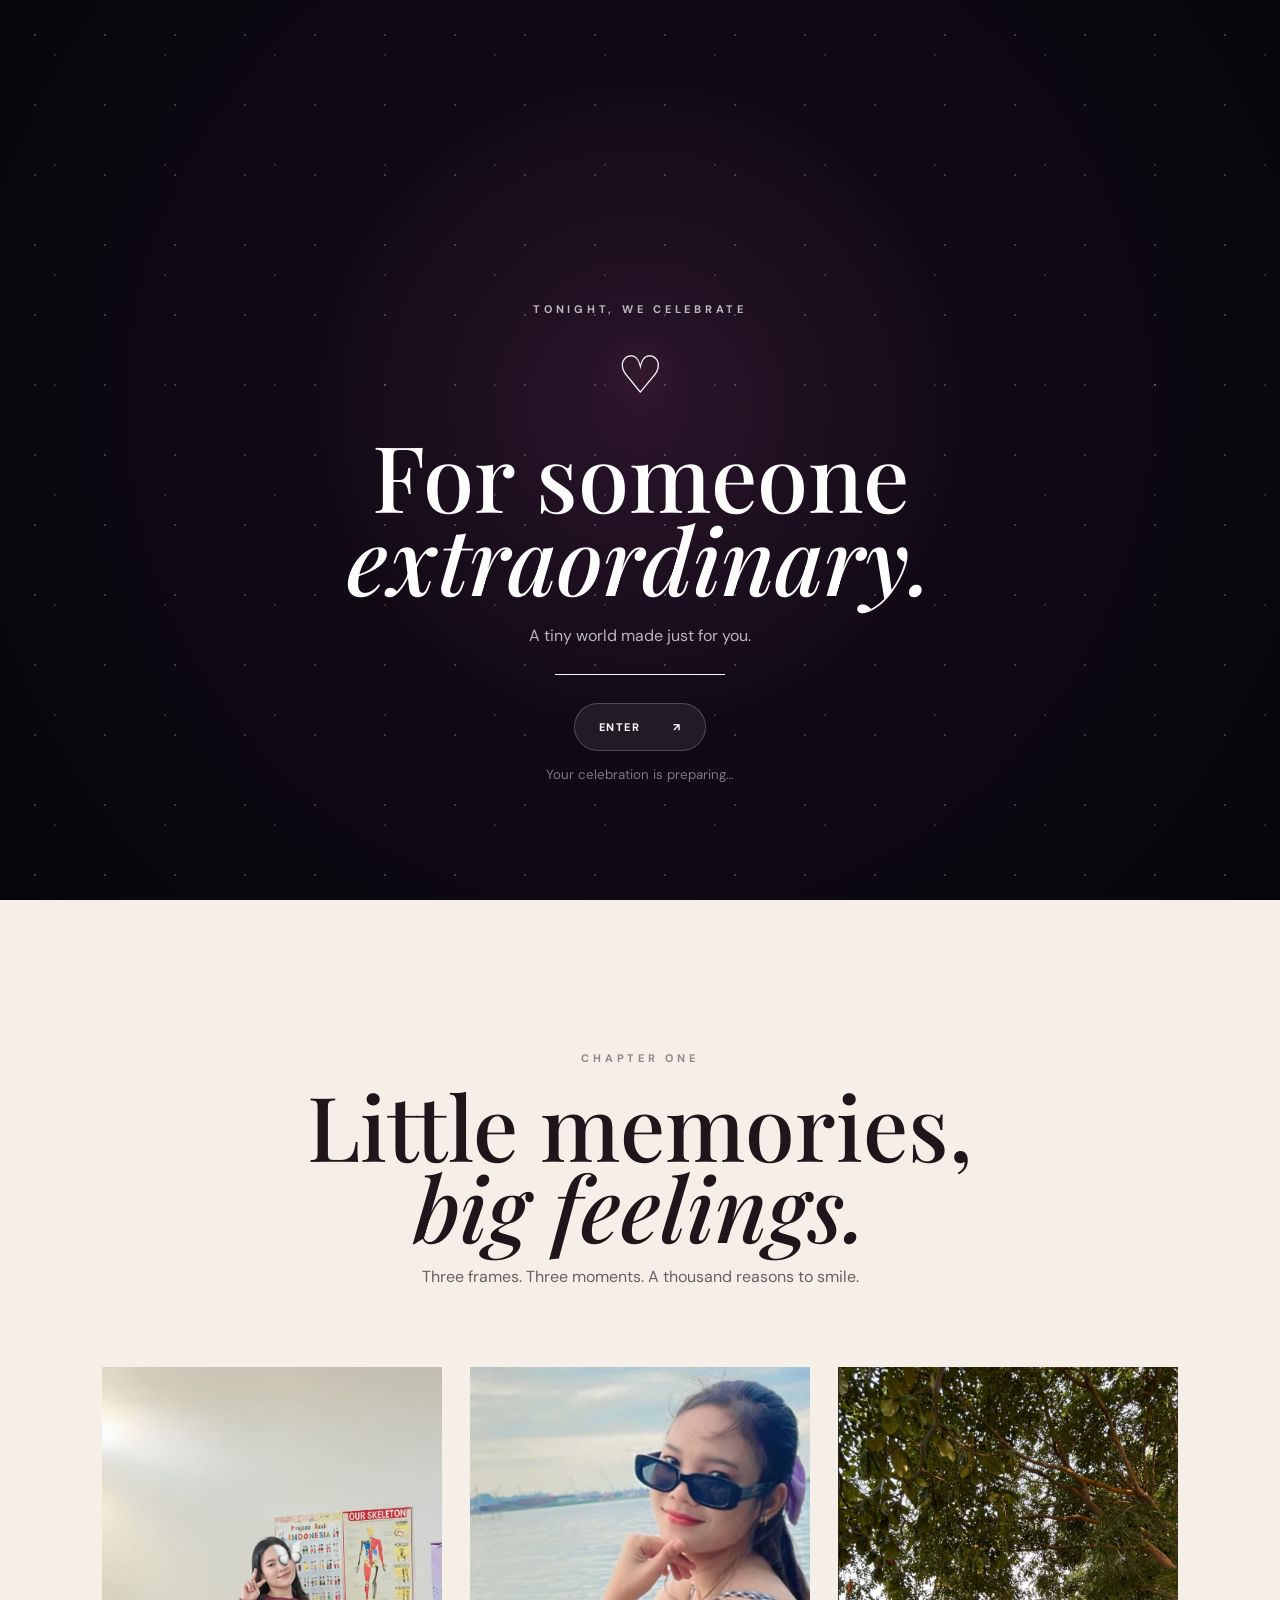
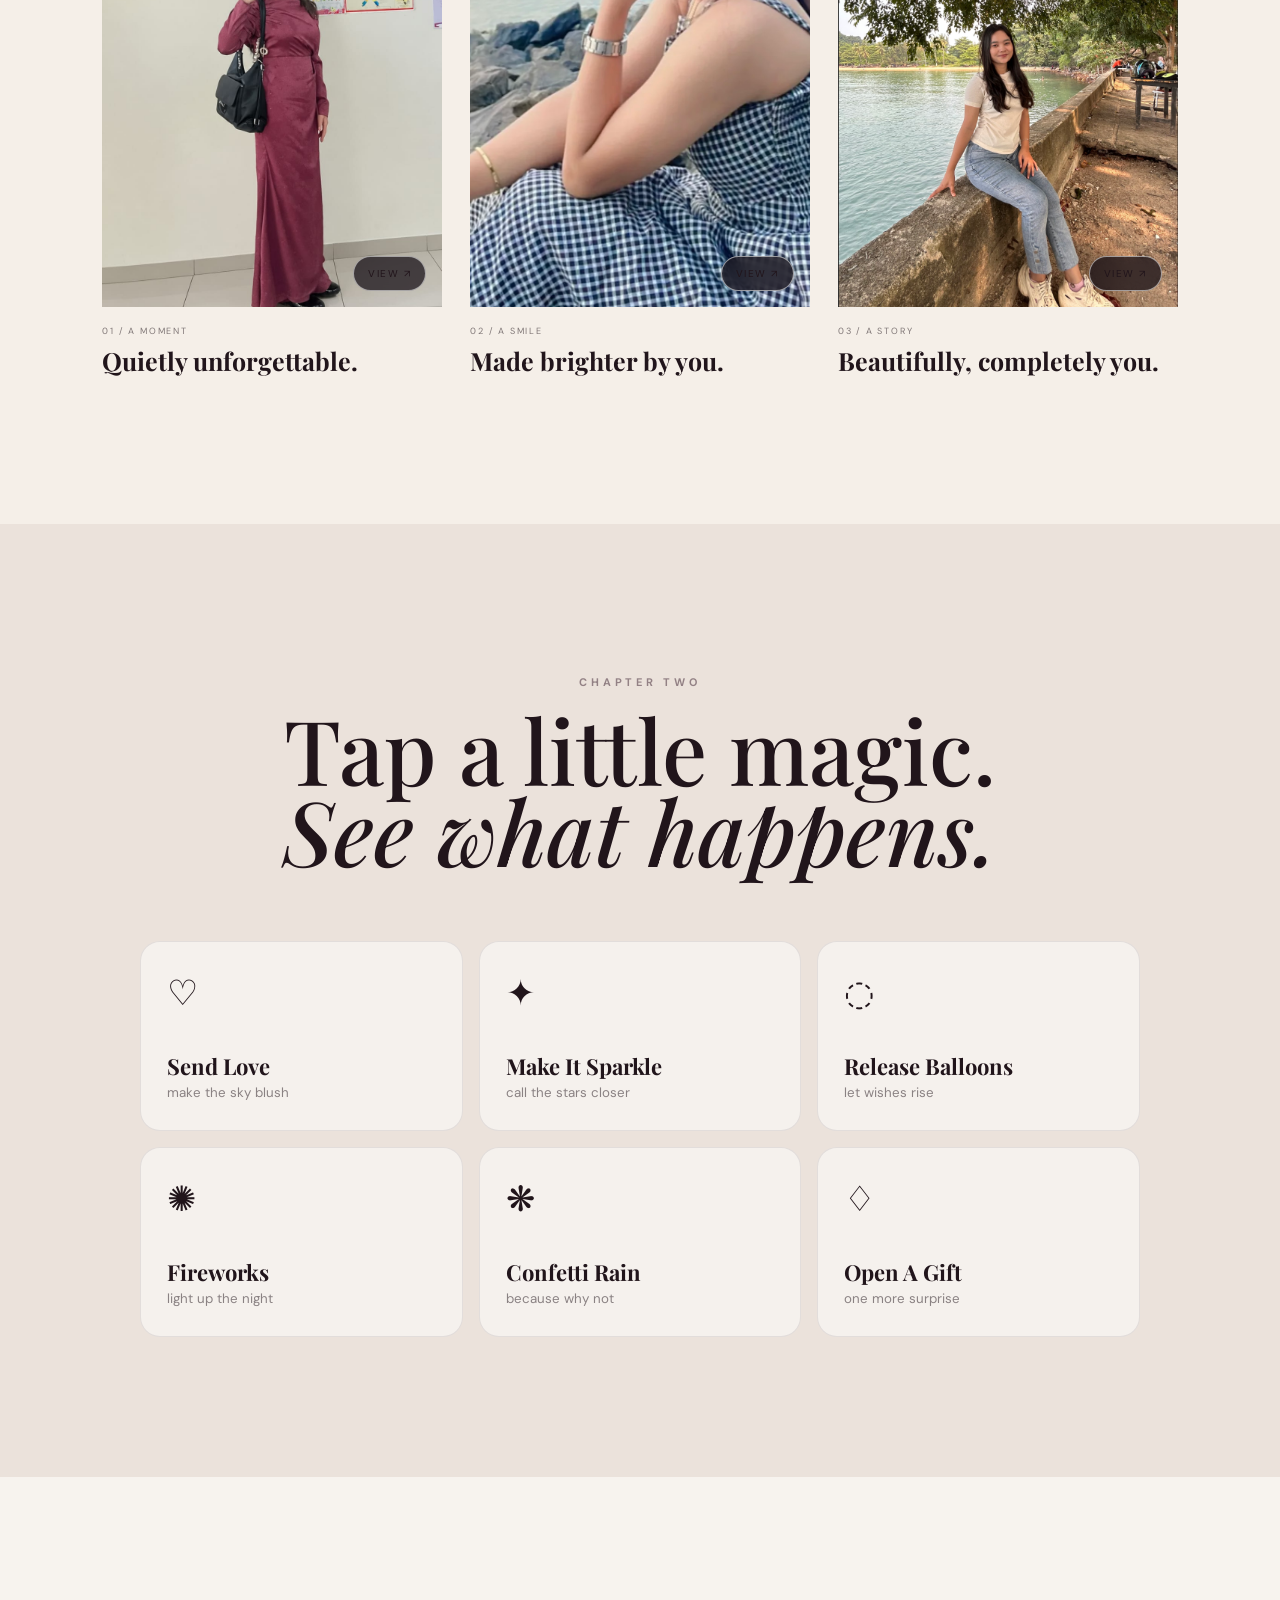
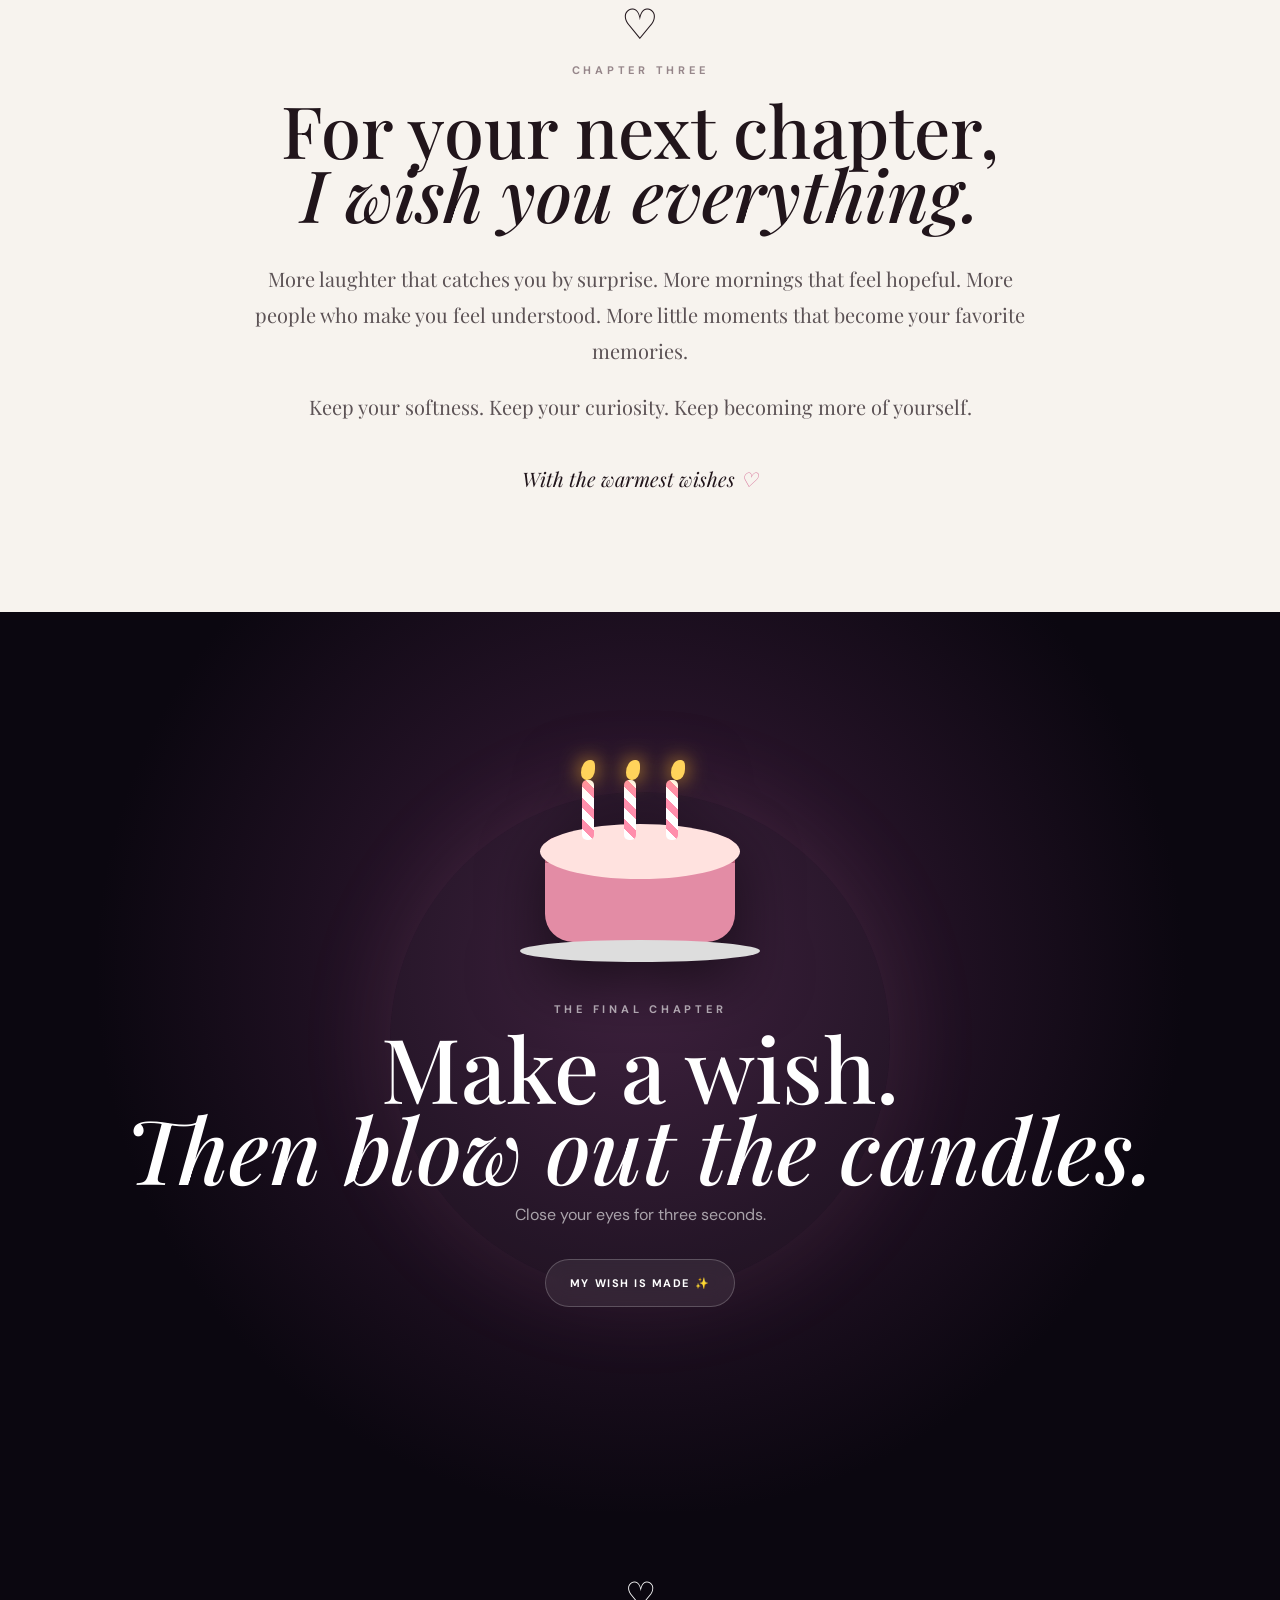
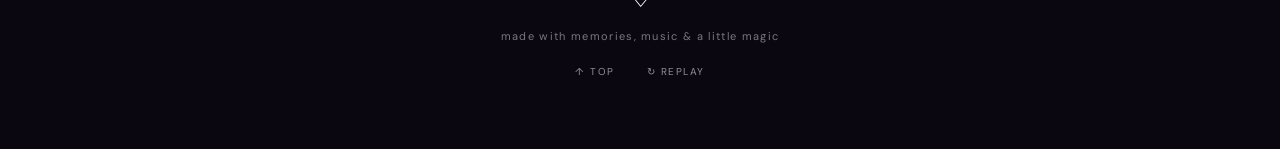
==== birthday_website_v3_cinematic/birthday_website_v3/index.html @ b7e77085 "Add files via upload" ====
<!doctype html>
<html lang="en">
<head>
<meta charset="utf-8"><meta name="viewport" content="width=device-width,initial-scale=1">
<title>For You — Happy Birthday ♡</title>
<link rel="preconnect" href="https://fonts.googleapis.com"><link rel="preconnect" href="https://fonts.gstatic.com" crossorigin>
<link href="https://fonts.googleapis.com/css2?family=DM+Sans:wght@400;500;600;700&family=Playfair+Display:ital,wght@500;600;700&display=swap" rel="stylesheet">
<link rel="stylesheet" href="style.css">
</head>
<body class="cinematic">
<canvas id="fx"></canvas><div class="noise"></div><div id="cursorGlow"></div>

<!-- CINEMATIC OPENING -->
<section class="opening" id="opening">
  <div class="opening-stars"></div>
  <div class="opening-copy">
    <p class="opening-over">TONIGHT, WE CELEBRATE</p>
    <div class="opening-heart">♡</div>
    <h1>For someone<br><i>extraordinary.</i></h1>
    <p class="opening-line">A tiny world made just for you.</p>
    <div class="opening-progress"><span></span></div>
    <button id="enter" class="enter-btn">ENTER <b>↗</b></button>
    <small id="soundNote">Your celebration is preparing…</small>
  </div>
</section>

<header class="topbar">
 <button id="musicBtn">♫ <span>Music</span></button><button id="magicBtn">✦ <span>Magic</span></button>
</header>

<main id="main">
<section class="hero" id="hero">
 <div class="hero-rays"></div><div class="orb o1"></div><div class="orb o2"></div>
 <div class="hero-center">
  <p class="eyebrow">A MESSAGE FROM THE HEART</p>
  <h2>Happy<br><i>Birthday</i> <span>♡</span></h2>
  <p class="hero-copy">Today isn't just another day.<br>It's a reminder of how special your story is.</p>
  <button id="begin" class="main-btn">BEGIN THE CELEBRATION <b>↓</b></button>
 </div>
 <div class="floating f1">✦</div><div class="floating f2">♡</div><div class="floating f3">✧</div>
 <div class="scroll">SCROLL TO DISCOVER ↓</div>
</section>

<section class="story">
 <div class="section-head reveal"><p class="eyebrow dark">CHAPTER ONE</p><h2>Little memories,<br><i>big feelings.</i></h2><p>Three frames. Three moments. A thousand reasons to smile.</p></div>
 <div class="gallery">
  <article class="memory reveal"><div class="photo"><img src="foto/foto1.jpg" alt="Memory 1"><button data-photo="foto/foto1.jpg" data-caption="A moment worth keeping.">VIEW ↗</button></div><small>01 / A MOMENT</small><h3>Quietly unforgettable.</h3></article>
  <article class="memory reveal"><div class="photo"><img src="foto/foto2.png" alt="Memory 2"><button data-photo="foto/foto2.png" data-caption="A smile worth remembering.">VIEW ↗</button></div><small>02 / A SMILE</small><h3>Made brighter by you.</h3></article>
  <article class="memory reveal"><div class="photo"><img src="foto/foto3.png" alt="Memory 3"><button data-photo="foto/foto3.png" data-caption="Beautiful in your own way.">VIEW ↗</button></div><small>03 / A STORY</small><h3>Beautifully, completely you.</h3></article>
 </div>
</section>

<section class="magic-section">
 <div class="section-head reveal"><p class="eyebrow dark">CHAPTER TWO</p><h2>Tap a little magic.<br><i>See what happens.</i></h2></div>
 <div class="magic-grid">
  <button class="magic-card reveal" data-a="hearts"><span>♡</span><b>Send Love</b><small>make the sky blush</small></button>
  <button class="magic-card reveal" data-a="stars"><span>✦</span><b>Make It Sparkle</b><small>call the stars closer</small></button>
  <button class="magic-card reveal" data-a="balloons"><span>◌</span><b>Release Balloons</b><small>let wishes rise</small></button>
  <button class="magic-card reveal" data-a="fireworks"><span>✺</span><b>Fireworks</b><small>light up the night</small></button>
  <button class="magic-card reveal" data-a="confetti"><span>❋</span><b>Confetti Rain</b><small>because why not</small></button>
  <button class="magic-card reveal" data-a="gift"><span>♢</span><b>Open A Gift</b><small>one more surprise</small></button>
 </div>
</section>

<section class="letter-section">
 <div class="letter reveal">
  <div class="letter-icon">♡</div><p class="eyebrow dark">CHAPTER THREE</p>
  <h2>For your next chapter,<br><i>I wish you everything.</i></h2>
  <p>More laughter that catches you by surprise. More mornings that feel hopeful. More people who make you feel understood. More little moments that become your favorite memories.</p>
  <p>Keep your softness. Keep your curiosity. Keep becoming more of yourself.</p>
  <div class="sign">With the warmest wishes <span>♡</span></div>
 </div>
</section>

<section class="wish-section">
 <div class="moon"></div><div class="cake-wrap">
  <div class="flames"><i></i><i></i><i></i></div><div class="candles"><b></b><b></b><b></b></div>
  <div class="cake-top"></div><div class="cake-body"></div><div class="plate"></div>
 </div>
 <p class="eyebrow">THE FINAL CHAPTER</p><h2>Make a wish.<br><i>Then blow out the candles.</i></h2>
 <p>Close your eyes for three seconds.</p><button id="wish" class="wish-btn">MY WISH IS MADE ✨</button>
</section>

<footer><div>♡</div><p>made with memories, music & a little magic</p><button id="top">↑ TOP</button><button id="replay">↻ REPLAY</button></footer>
</main>

<div class="modal" id="photoModal"><button id="closePhoto">×</button><img id="modalImg"><p id="modalText"></p></div>
<div class="gift" id="gift"><div class="gift-art"><i></i></div><h2>One more little wish ♡</h2><p>May this year surprise you in all the best ways.</p><button id="closeGift">KEEP THE MAGIC ✦</button></div>
<div class="toast" id="toast"></div>
<script src="script.js"></script>
</body></html>
---- birthday_website_v3_cinematic/birthday_website_v3/style.css ----
*{box-sizing:border-box}html{scroll-behavior:smooth}body{margin:0;background:#0c0710;color:#fff;font-family:"DM Sans",sans-serif;overflow-x:hidden}button{font:inherit;color:inherit;cursor:pointer}#fx{position:fixed;inset:0;width:100%;height:100%;pointer-events:none;z-index:50}.noise{position:fixed;inset:0;pointer-events:none;z-index:90;opacity:.055;background-image:url("data:image/svg+xml,%3Csvg viewBox='0 0 180 180' xmlns='http://www.w3.org/2000/svg'%3E%3Cfilter id='n'%3E%3CfeTurbulence type='fractalNoise' baseFrequency='.8' numOctaves='4' stitchTiles='stitch'/%3E%3C/filter%3E%3Crect width='100%25' height='100%25' filter='url(%23n)' opacity='.5'/%3E%3C/svg%3E")}#cursorGlow{position:fixed;width:260px;height:260px;border-radius:50%;background:radial-gradient(circle,rgba(255,151,194,.13),transparent 68%);transform:translate(-50%,-50%);pointer-events:none;z-index:1}.opening{position:fixed;inset:0;z-index:100;display:grid;place-items:center;background:radial-gradient(circle at 50% 45%,#2b142b 0,#100a15 42%,#07050a 100%);transition:opacity 1.2s,visibility 1.2s}.opening.done{opacity:0;visibility:hidden;pointer-events:none}.opening-stars:before,.opening-stars:after{content:"";position:absolute;inset:0;background-image:radial-gradient(#fff 1px,transparent 1px);background-size:70px 70px;opacity:.2;animation:starMove 12s linear infinite}.opening-stars:after{background-size:110px 110px;animation-duration:19s;opacity:.13}@keyframes starMove{to{transform:translateY(70px)}}.opening-copy{text-align:center;position:relative;z-index:2;padding:30px}.opening-over,.eyebrow{font-size:11px;letter-spacing:.34em;font-weight:700;opacity:.7}.opening-heart{font-size:52px;margin:25px 0;animation:pulse 1.5s infinite;filter:drop-shadow(0 0 20px #ff8eb9)}@keyframes pulse{50%{transform:scale(1.18)}}.opening h1,.hero h2,.section-head h2,.letter h2,.wish-section h2{font-family:"Playfair Display",serif;font-weight:500;font-size:clamp(48px,8vw,92px);line-height:.9;margin:0}.opening h1 i,.hero h2 i,.section-head h2 i,.letter h2 i,.wish-section h2 i{font-weight:500}.opening-line{opacity:.7;margin:25px 0}.opening-progress{width:170px;height:1px;background:#ffffff22;margin:28px auto;overflow:hidden}.opening-progress span{display:block;height:100%;background:#fff;width:0;animation:load 4s linear forwards}@keyframes load{to{width:100%}}.enter-btn,.main-btn,.wish-btn{border:1px solid #ffffff35;background:#ffffff12;padding:16px 24px;border-radius:100px;letter-spacing:.14em;font-size:11px;font-weight:700;backdrop-filter:blur(10px);transition:.3s}.enter-btn:hover,.main-btn:hover,.wish-btn:hover{background:#fff;color:#140a13;transform:translateY(-3px)}.enter-btn b,.main-btn b{margin-left:28px}.opening small{display:block;margin-top:15px;opacity:.45}.topbar{position:fixed;right:25px;top:22px;z-index:80;display:flex;gap:8px}.topbar button{border:1px solid #fff2;background:#fff0;padding:9px 13px;border-radius:30px;font-size:11px;letter-spacing:.08em;backdrop-filter:blur(10px)}.topbar button:hover{background:#fff1}.hero{min-height:100vh;display:grid;place-items:center;text-align:center;position:relative;overflow:hidden;background:radial-gradient(circle at 50% 48%,#3b1934 0,#150b18 38%,#0b0710 72%)}.hero-rays{position:absolute;width:90vw;height:90vw;border-radius:50%;background:conic-gradient(from 0deg,transparent,#ffffff06,transparent 20%);animation:spin 25s linear infinite}@keyframes spin{to{transform:rotate(360deg)}}.orb{position:absolute;border-radius:50%;filter:blur(2px);animation:float 7s ease-in-out infinite}.o1{width:230px;height:230px;background:#ff4f9a22;left:7%;top:18%}.o2{width:300px;height:300px;background:#8f6dff18;right:2%;bottom:8%;animation-delay:-3s}@keyframes float{50%{transform:translate(20px,-25px) scale(1.06)}}.hero-center{position:relative;z-index:2}.hero h2{font-size:clamp(72px,13vw,170px);text-shadow:0 15px 70px #0008}.hero h2 span{font-family:serif;font-size:.45em;vertical-align:top;color:#ff9cbd}.hero-copy{opacity:.7;line-height:1.8;margin:25px 0 35px}.scroll{position:absolute;bottom:28px;font-size:9px;letter-spacing:.3em;opacity:.5}.floating{position:absolute;font-size:26px;opacity:.5;animation:float 5s ease-in-out infinite}.f1{left:15%;top:30%}.f2{right:16%;top:22%;animation-delay:-1s}.f3{left:25%;bottom:25%;animation-delay:-2s}.story,.magic-section,.letter-section{background:#f5efe8;color:#21151b;padding:140px 8vw}.magic-section{background:#ebe2db}.section-head{max-width:800px;margin:auto;text-align:center}.dark{color:#6e5961}.section-head h2{font-size:clamp(50px,7vw,90px);margin:20px 0}.section-head>p:last-child{opacity:.65}.gallery{max-width:1200px;margin:80px auto 0;display:grid;grid-template-columns:1fr 1fr 1fr;gap:28px}.memory:nth-child(2){transform:translateY(70px)}.memory .photo{height:540px;position:relative;overflow:hidden;background:#ddd}.memory img{width:100%;height:100%;object-fit:cover;transition:transform 1s}.memory:hover img{transform:scale(1.06)}.memory .photo button{position:absolute;right:16px;bottom:16px;border:1px solid #fff8;background:#171017bb;padding:10px 14px;border-radius:30px;font-size:10px;letter-spacing:.15em;backdrop-filter:blur(8px)}.memory small{display:block;letter-spacing:.2em;font-size:9px;margin-top:18px;opacity:.55}.memory h3{font-family:"Playfair Display",serif;font-size:25px;margin:7px 0}.magic-grid{max-width:1000px;margin:70px auto 0;display:grid;grid-template-columns:repeat(3,1fr);gap:16px}.magic-card{min-height:190px;border:1px solid #21151b16;background:#ffffff80;border-radius:20px;padding:26px;text-align:left;transition:.35s}.magic-card:hover{transform:translateY(-8px) rotate(-1deg);box-shadow:0 20px 45px #3b1b2515}.magic-card span{display:block;font-size:35px;margin-bottom:35px}.magic-card b{display:block;font-family:"Playfair Display",serif;font-size:22px}.magic-card small{opacity:.5}.letter-section{background:#f7f3ee;padding-top:120px;padding-bottom:120px}.letter{max-width:800px;margin:auto;text-align:center}.letter-icon{font-size:42px}.letter h2{font-size:clamp(45px,6vw,72px);margin:20px 0 35px}.letter>p:not(.eyebrow){font-family:"Playfair Display",serif;font-size:20px;line-height:1.8;opacity:.72}.sign{font-family:"Playfair Display",serif;font-style:italic;margin-top:40px;font-size:20px}.sign span{color:#d8799d}.wish-section{min-height:100vh;text-align:center;padding:130px 20px 110px;background:radial-gradient(circle at 50% 40%,#3b1d3b,#0b0710 65%);position:relative;overflow:hidden}.wish-section h2{font-size:clamp(48px,7vw,90px);position:relative;z-index:2}.wish-section>p{opacity:.6;position:relative;z-index:2}.cake-wrap{width:260px;height:230px;margin:0 auto 30px;position:relative;filter:drop-shadow(0 20px 30px #0008)}.plate{position:absolute;width:240px;height:22px;background:#ddd;border-radius:50%;bottom:10px;left:10px}.cake-body{position:absolute;left:35px;bottom:30px;width:190px;height:105px;border-radius:12px 12px 28px 28px;background:linear-gradient(#e89bb0 0 20%,#b95f78 20% 25%,#e38ca5 25% 100%)}.cake-top{position:absolute;left:30px;top:82px;width:200px;height:55px;border-radius:50%;background:#ffe2df;z-index:2}.candles{position:absolute;z-index:4;left:72px;top:38px;display:flex;gap:30px}.candles b{display:block;width:12px;height:60px;background:repeating-linear-gradient(45deg,#fff 0 8px,#ff8eac 8px 15px);border-radius:5px}.flames{position:absolute;z-index:5;left:71px;top:18px;display:flex;gap:31px}.flames i{width:14px;height:20px;background:#ffd35b;border-radius:70% 30% 60% 40%;box-shadow:0 0 20px #ffb72d;animation:flame .5s ease-in-out infinite alternate}.flames i:nth-child(2){animation-delay:-.2s}.flames i:nth-child(3){animation-delay:-.35s}@keyframes flame{to{transform:scale(.7) translateY(2px)}}.wish-btn{margin-top:18px}.moon{position:absolute;width:500px;height:500px;border-radius:50%;background:#ffffff04;left:50%;top:20%;transform:translateX(-50%);box-shadow:0 0 100px #ff9ac31a}.reveal{opacity:0;transform:translateY(35px);transition:opacity .9s,transform .9s}.reveal.visible{opacity:1;transform:none}footer{background:#0b0710;color:#fff;padding:60px 8vw;text-align:center}footer>div:first-child{font-size:35px}footer p{opacity:.45;font-size:11px;letter-spacing:.12em}footer button{background:none;border:0;opacity:.55;margin:10px;font-size:10px;letter-spacing:.15em}.modal,.gift{position:fixed;inset:0;z-index:200;display:none;place-items:center;background:#09050dcc;backdrop-filter:blur(15px);padding:25px}.modal.open,.gift.open{display:grid}.modal img{max-width:min(850px,90vw);max-height:75vh;object-fit:contain}.modal p{position:absolute;bottom:8%;font-family:"Playfair Display",serif;font-size:22px}.modal>button{position:absolute;right:25px;top:20px;background:none;border:0;font-size:38px}.gift{text-align:center}.gift h2{font-family:"Playfair Display",serif;font-size:55px}.gift-art{width:150px;height:110px;margin:auto;position:relative}.gift-art:before{content:"";position:absolute;inset:25px 0 0;background:#d96b8c;border-radius:8px}.gift-art:after{content:"";position:absolute;width:25px;top:25px;bottom:0;left:62px;background:#f5d18a}.gift-art i{position:absolute;z-index:2;left:51px;top:5px;width:48px;height:30px;border:8px solid #f5d18a;border-bottom:0;border-radius:50%}.gift button{border:1px solid #fff4;background:#fff1;padding:12px 18px;border-radius:30px}.toast{position:fixed;z-index:300;left:50%;bottom:30px;transform:translate(-50%,20px);background:#fff;color:#21151b;padding:12px 18px;border-radius:30px;font-size:11px;opacity:0;transition:.35s;pointer-events:none}.toast.show{opacity:1;transform:translate(-50%,0)}.burst{position:fixed;z-index:70;pointer-events:none;font-size:25px;animation:burst 1.3s cubic-bezier(.2,.8,.2,1) forwards}@keyframes burst{to{transform:translate(var(--x),var(--y)) rotate(240deg);opacity:0}}body.dream .hero,body.dream .wish-section{filter:saturate(1.3) brightness(1.12)}@media(max-width:800px){.gallery{grid-template-columns:1fr}.memory:nth-child(2){transform:none}.memory .photo{height:460px}.magic-grid{grid-template-columns:1fr 1fr}.story,.magic-section,.letter-section{padding:90px 6vw}}@media(max-width:520px){.magic-grid{grid-template-columns:1fr}.hero h2{font-size:70px}.opening h1{font-size:50px}.topbar{right:12px;top:12px}.topbar button span{display:none}}
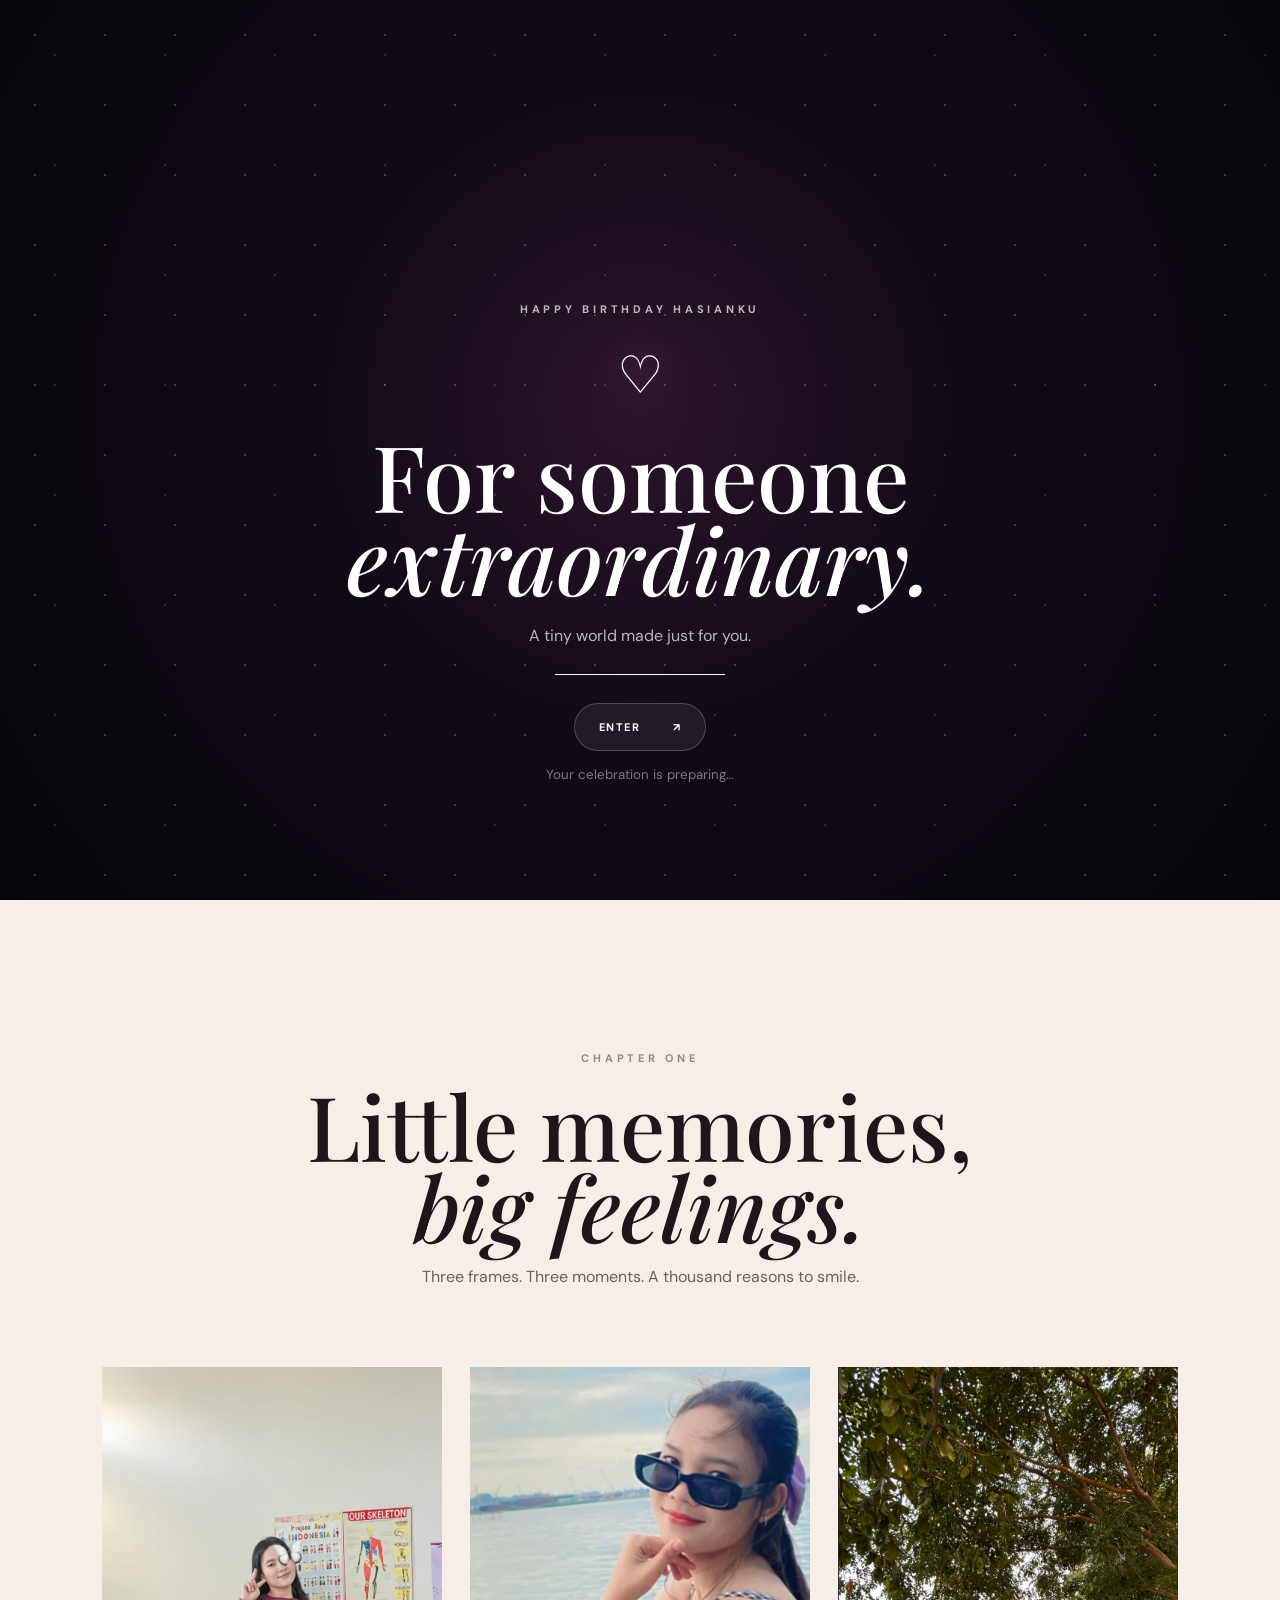
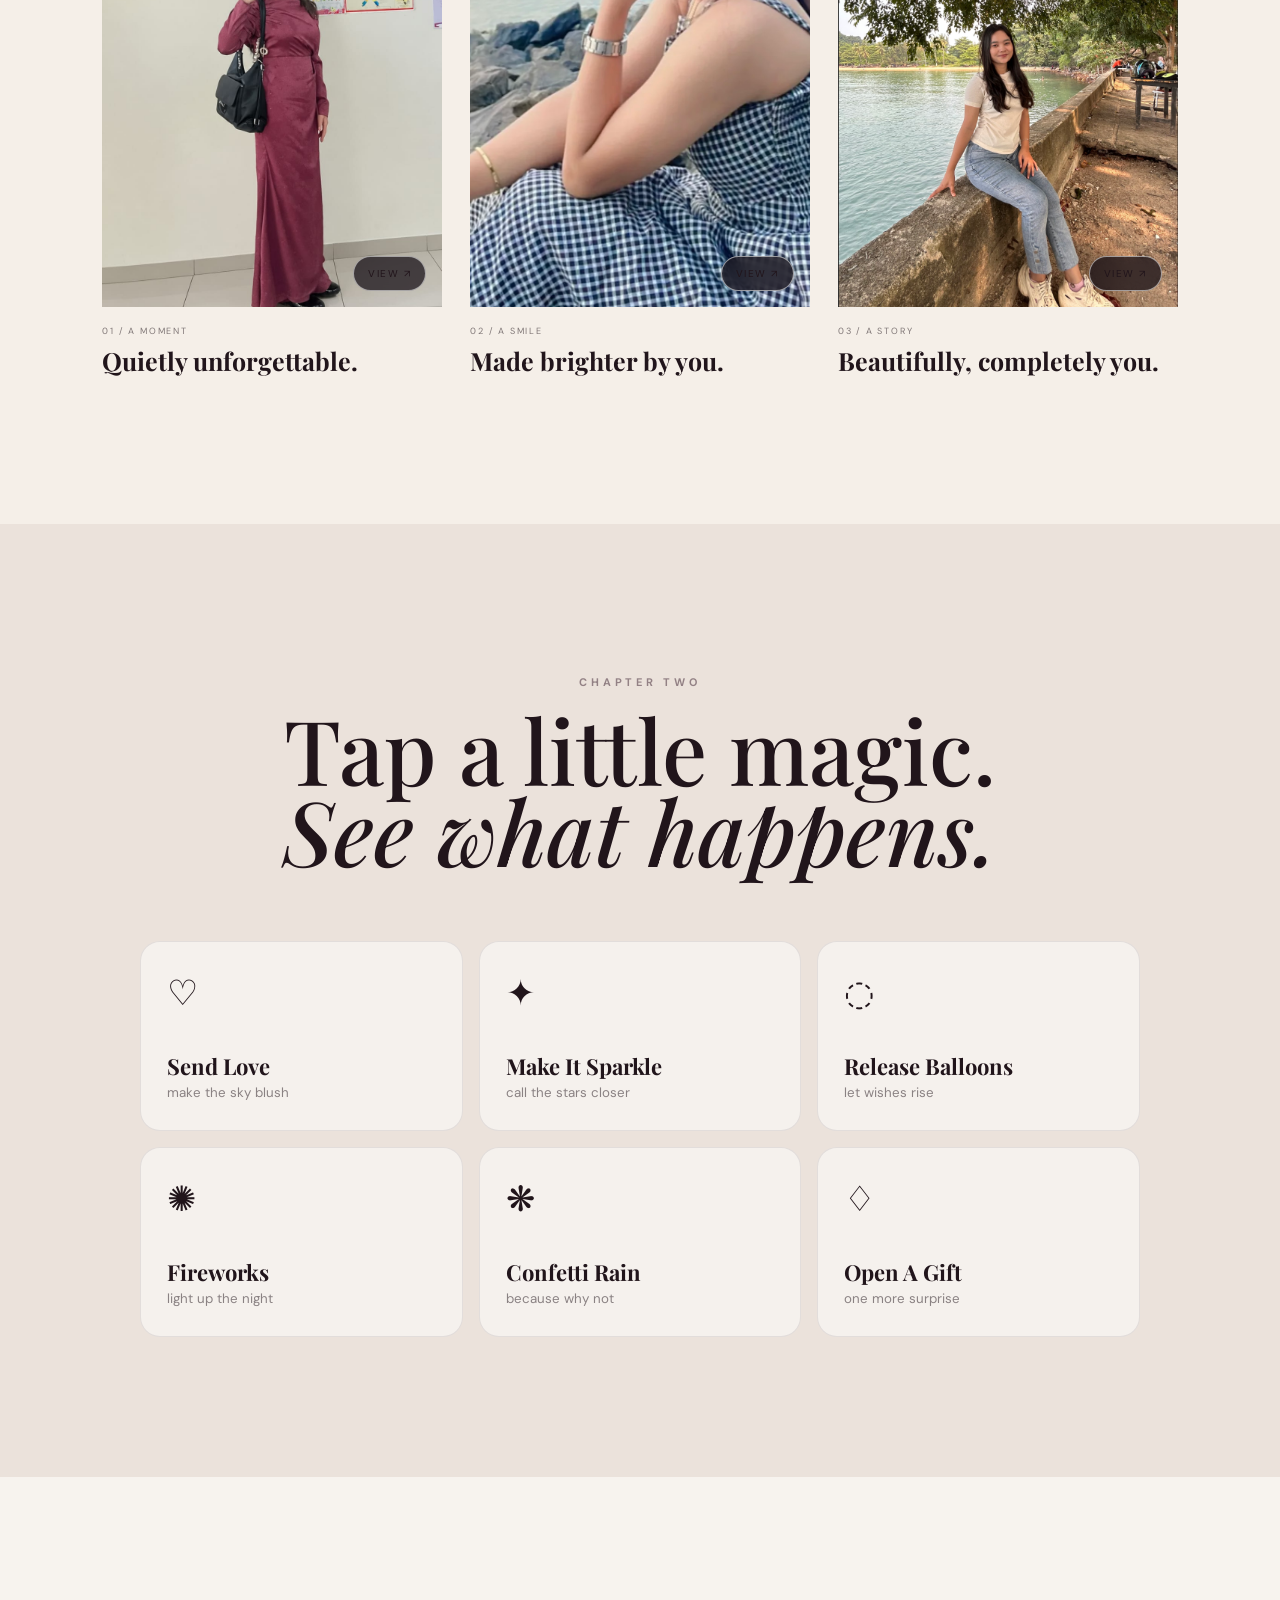
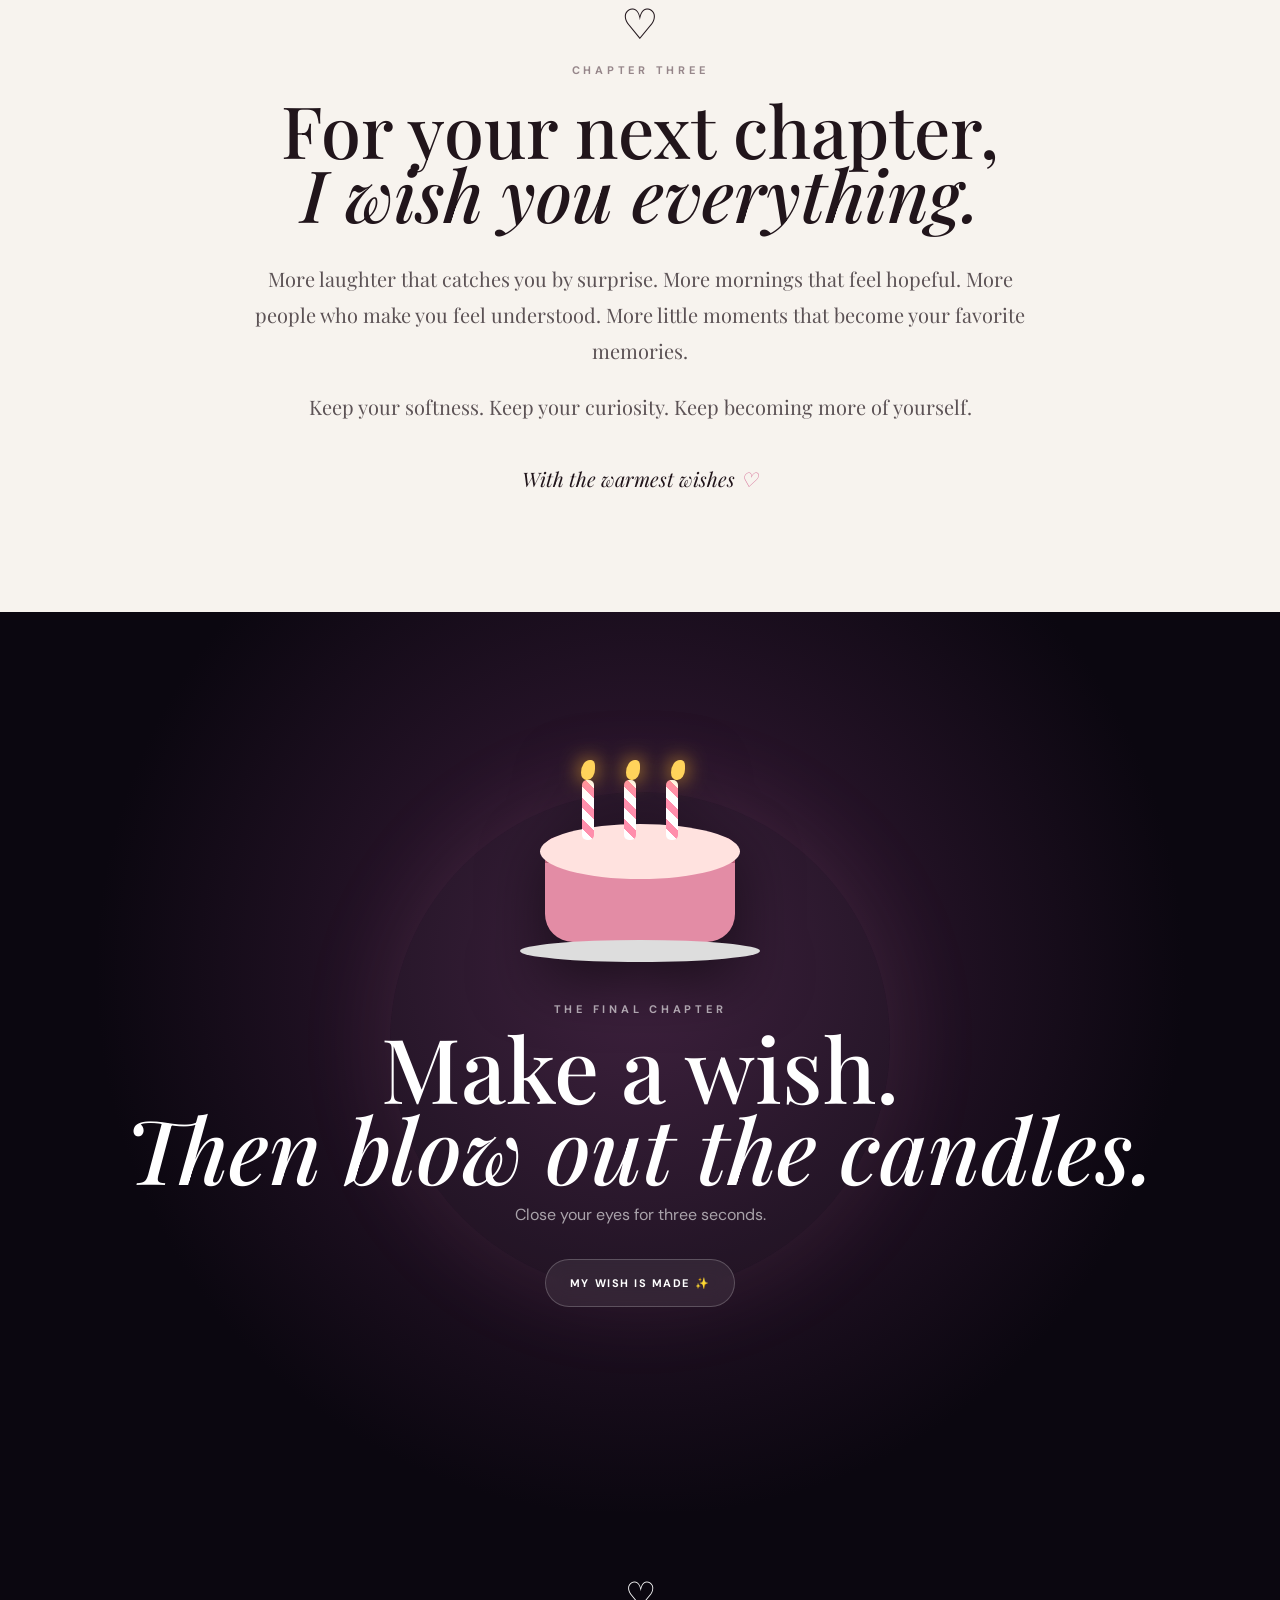
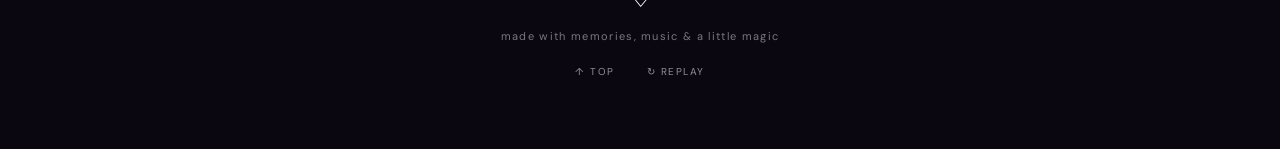
==== commit ddefc2dd: "Update birthday messages for Hasianku" ====
--- a/birthday_website_v3_cinematic/birthday_website_v3/index.html
+++ b/birthday_website_v3_cinematic/birthday_website_v3/index.html
@@ -14,7 +14,7 @@
 <section class="opening" id="opening">
   <div class="opening-stars"></div>
   <div class="opening-copy">
-    <p class="opening-over">TONIGHT, WE CELEBRATE</p>
+    <p class="opening-over">HAPPY BIRTHDAY HASIANKU</p>
     <div class="opening-heart">♡</div>
     <h1>For someone<br><i>extraordinary.</i></h1>
     <p class="opening-line">A tiny world made just for you.</p>
@@ -32,7 +32,7 @@
 <section class="hero" id="hero">
  <div class="hero-rays"></div><div class="orb o1"></div><div class="orb o2"></div>
  <div class="hero-center">
-  <p class="eyebrow">A MESSAGE FROM THE HEART</p>
+  <p class="eyebrow">A MESSAGE FROM THE HEART FOR HASIANKU</p>
   <h2>Happy<br><i>Birthday</i> <span>♡</span></h2>
   <p class="hero-copy">Today isn't just another day.<br>It's a reminder of how special your story is.</p>
   <button id="begin" class="main-btn">BEGIN THE CELEBRATION <b>↓</b></button>
@@ -88,4 +88,4 @@
 <div class="gift" id="gift"><div class="gift-art"><i></i></div><h2>One more little wish ♡</h2><p>May this year surprise you in all the best ways.</p><button id="closeGift">KEEP THE MAGIC ✦</button></div>
 <div class="toast" id="toast"></div>
 <script src="script.js"></script>
-</body></html>+</body></html>
